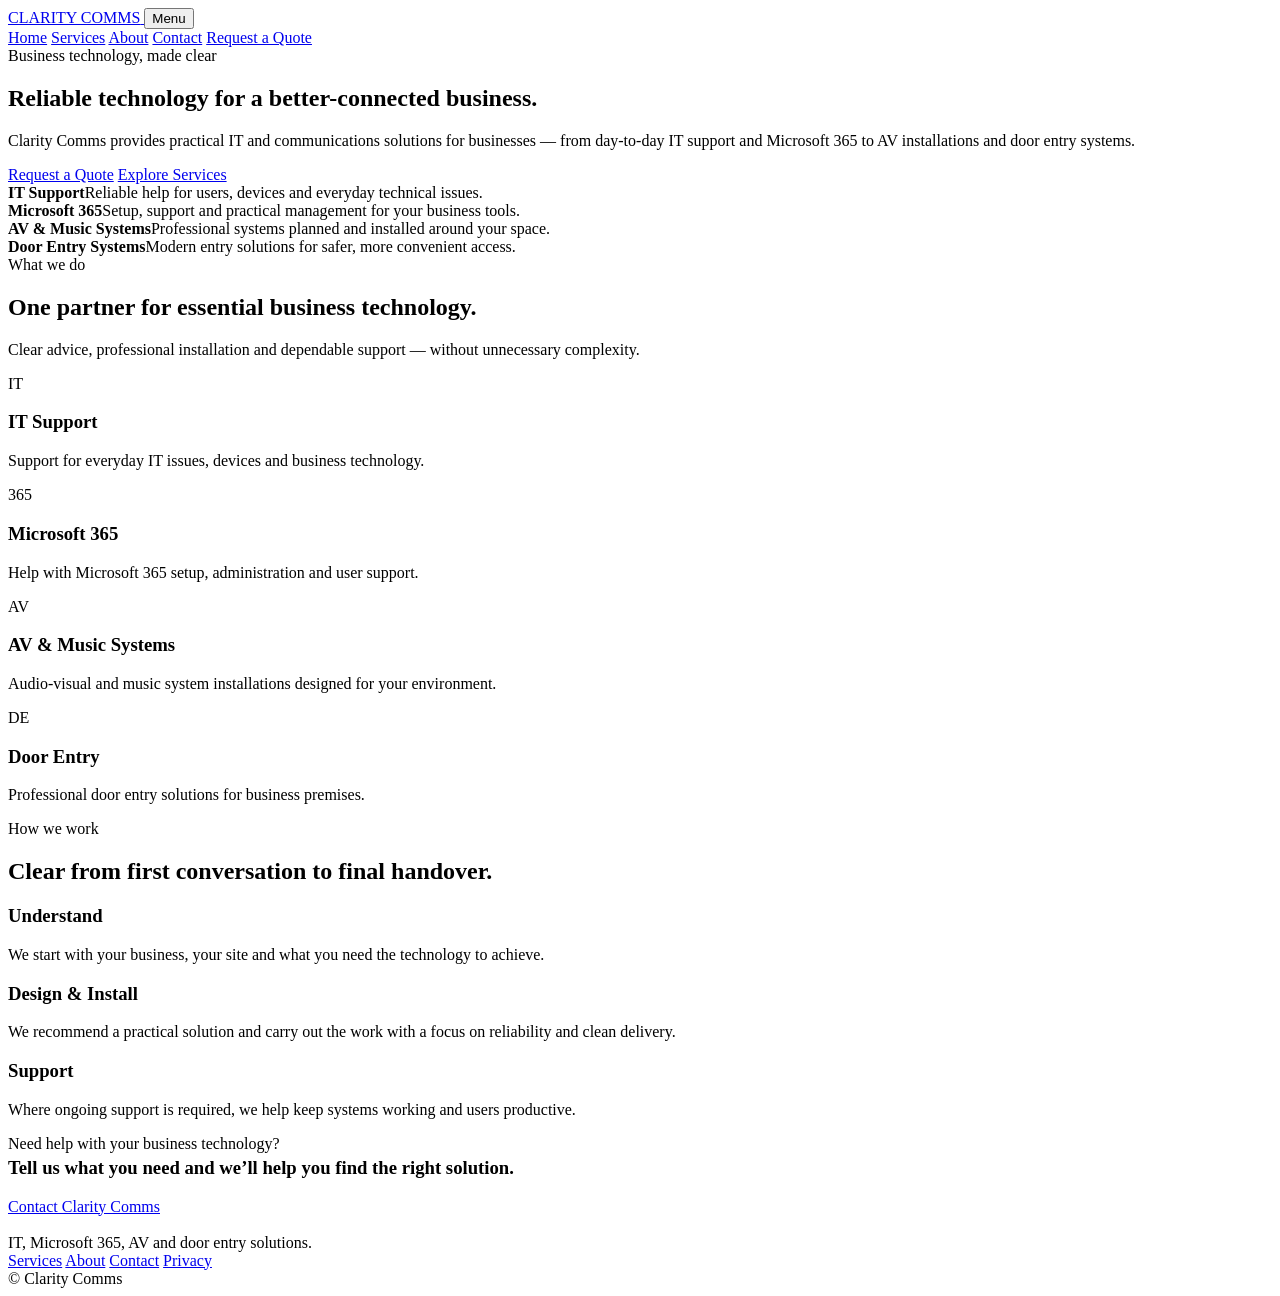
==== index.html @ f47a27df "Add prepared Clarity Comms website at repository root" ====
<!doctype html>
<html lang="en">
<head>
  <meta charset="utf-8">
  <meta name="viewport" content="width=device-width,initial-scale=1">
  <title>Clarity Comms | Business IT & Communications</title>
  <meta name="description" content="Clarity Comms provides IT support, Microsoft 365 support, AV and music system installations, and door entry systems for businesses.">
  <meta name="theme-color" content="#0b1018">
  <link rel="stylesheet" href="assets/style.css">
  <script defer src="assets/main.js"></script>
</head>
<body>

<header class="topbar">
  <div class="container nav">
    <a class="brand" href="index.html" aria-label="Clarity Comms home">
      <img src="assets/clarity-comms-logo.png" alt="" onerror="this.style.display='none'">
      <span class="brand-text">CLARITY COMMS</span>
    </a>
    <button class="menu-btn" aria-expanded="false" aria-label="Open menu">Menu</button>
    <nav class="nav-links">
      <a href="index.html">Home</a>
      <a href="services.html">Services</a>
      <a href="about.html">About</a>
      <a href="contact.html">Contact</a>
      <a class="btn btn-primary" href="contact.html">Request a Quote</a>
    </nav>
  </div>
</header>


<main>
  <section class="hero">
    <div class="container hero-grid">
      <div>
        <div class="eyebrow">Business technology, made clear</div>
        <h1>Reliable technology for a better-connected business.</h1>
        <p class="lead">Clarity Comms provides practical IT and communications solutions for businesses — from day-to-day IT support and Microsoft 365 to AV installations and door entry systems.</p>
        <div class="actions">
          <a class="btn btn-primary" href="contact.html">Request a Quote</a>
          <a class="btn btn-secondary" href="services.html">Explore Services</a>
        </div>
      </div>
      <aside class="hero-card" aria-label="Clarity Comms service overview">
        <div class="stat"><strong>IT Support</strong><span>Reliable help for users, devices and everyday technical issues.</span></div>
        <div class="stat"><strong>Microsoft 365</strong><span>Setup, support and practical management for your business tools.</span></div>
        <div class="stat"><strong>AV & Music Systems</strong><span>Professional systems planned and installed around your space.</span></div>
        <div class="stat"><strong>Door Entry Systems</strong><span>Modern entry solutions for safer, more convenient access.</span></div>
      </aside>
    </div>
  </section>

  <section class="section section-soft">
    <div class="container">
      <div class="section-head">
        <div>
          <div class="eyebrow">What we do</div>
          <h2>One partner for essential business technology.</h2>
        </div>
        <p>Clear advice, professional installation and dependable support — without unnecessary complexity.</p>
      </div>
      <div class="grid grid-4">
        <article class="card"><div class="icon">IT</div><h3>IT Support</h3><p>Support for everyday IT issues, devices and business technology.</p></article>
        <article class="card"><div class="icon">365</div><h3>Microsoft 365</h3><p>Help with Microsoft 365 setup, administration and user support.</p></article>
        <article class="card"><div class="icon">AV</div><h3>AV & Music Systems</h3><p>Audio-visual and music system installations designed for your environment.</p></article>
        <article class="card"><div class="icon">DE</div><h3>Door Entry</h3><p>Professional door entry solutions for business premises.</p></article>
      </div>
    </div>
  </section>

  <section class="section">
    <div class="container">
      <div class="section-head">
        <div><div class="eyebrow">How we work</div><h2>Clear from first conversation to final handover.</h2></div>
      </div>
      <div class="grid grid-3 steps">
        <article class="card step"><h3>Understand</h3><p>We start with your business, your site and what you need the technology to achieve.</p></article>
        <article class="card step"><h3>Design & Install</h3><p>We recommend a practical solution and carry out the work with a focus on reliability and clean delivery.</p></article>
        <article class="card step"><h3>Support</h3><p>Where ongoing support is required, we help keep systems working and users productive.</p></article>
      </div>
    </div>
  </section>

  <section class="section">
    <div class="container band">
      <div><div class="kicker">Need help with your business technology?</div><h3 style="margin-top:4px">Tell us what you need and we’ll help you find the right solution.</h3></div>
      <a class="btn btn-primary" href="contact.html">Contact Clarity Comms</a>
    </div>
  </section>
</main>


<footer>
  <div class="container footer-grid">
    <div>
      <strong style="color:#fff">Clarity Comms</strong><br>
      <span class="small">IT, Microsoft 365, AV and door entry solutions.</span>
    </div>
    <div class="footer-links">
      <a href="services.html">Services</a>
      <a href="about.html">About</a>
      <a href="contact.html">Contact</a>
      <a href="privacy.html">Privacy</a>
    </div>
    <div>© <span data-year></span> Clarity Comms</div>
  </div>
</footer>

</body>
</html>
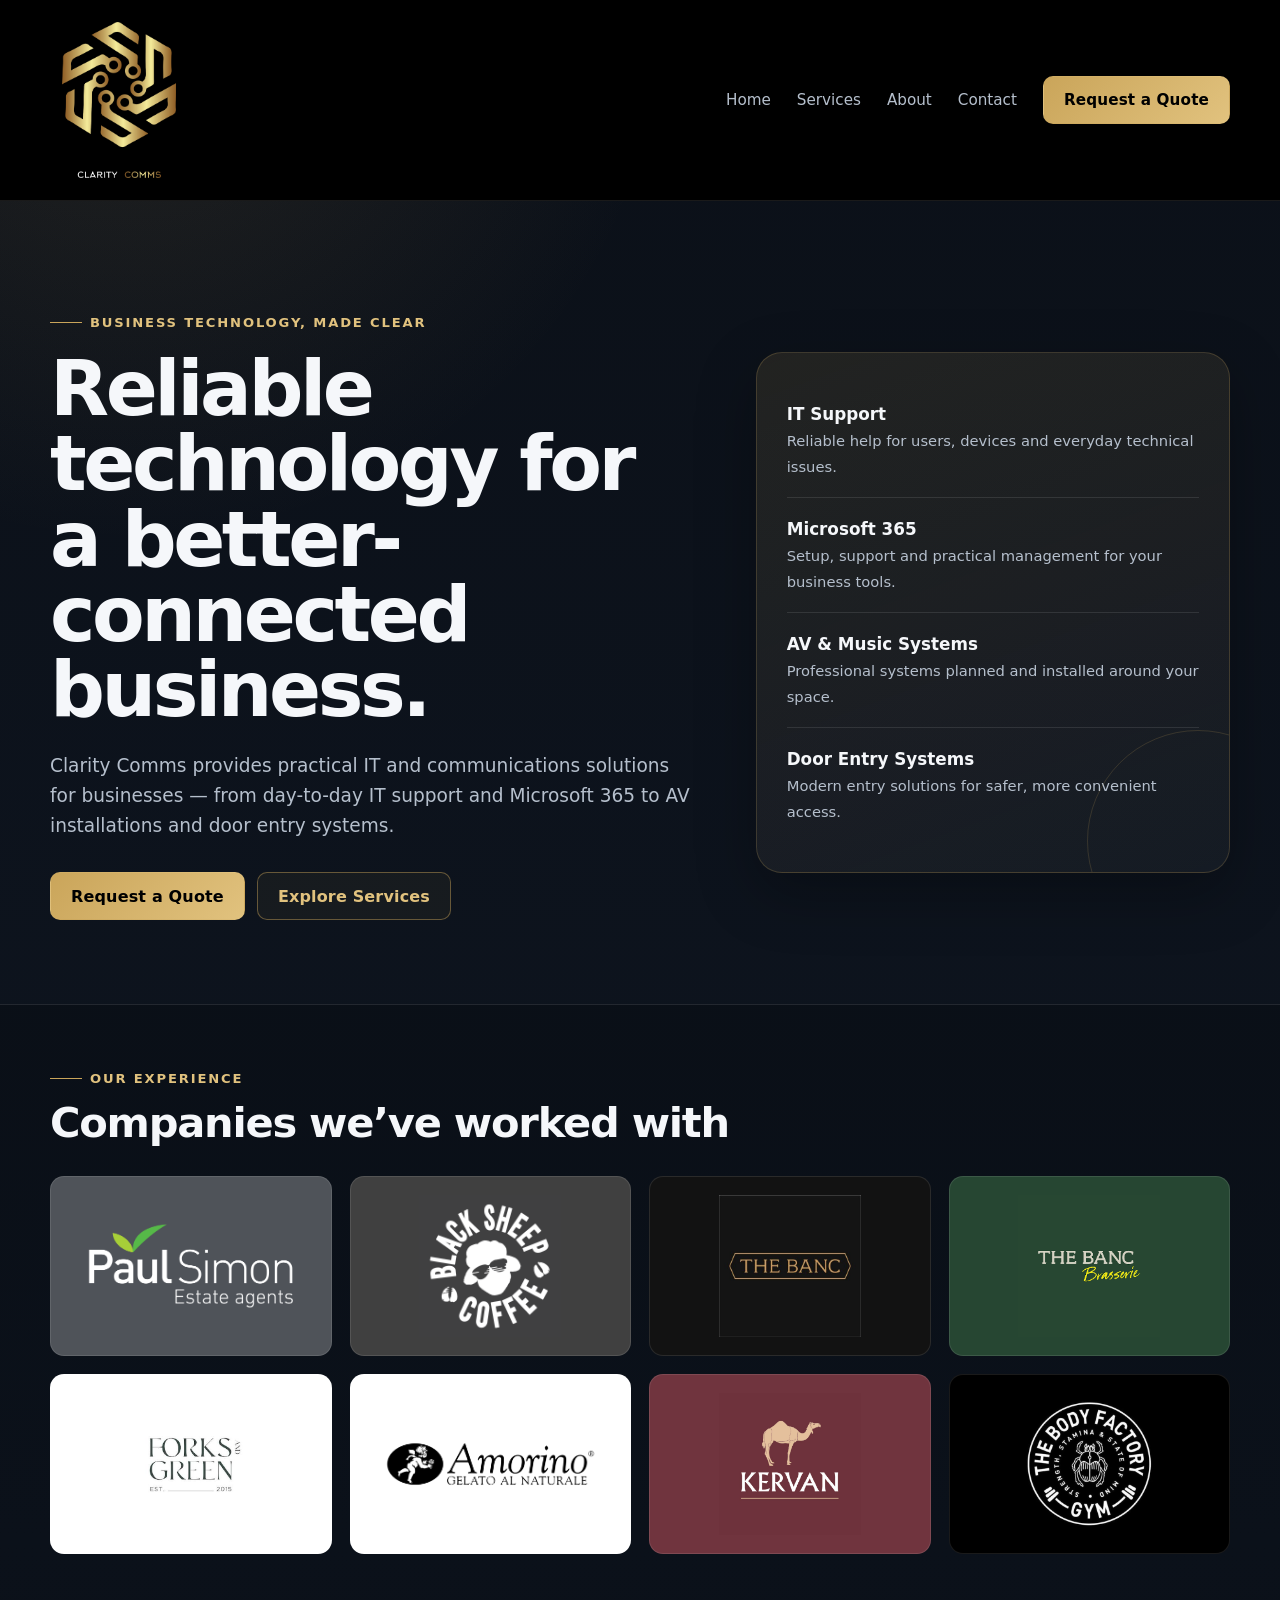
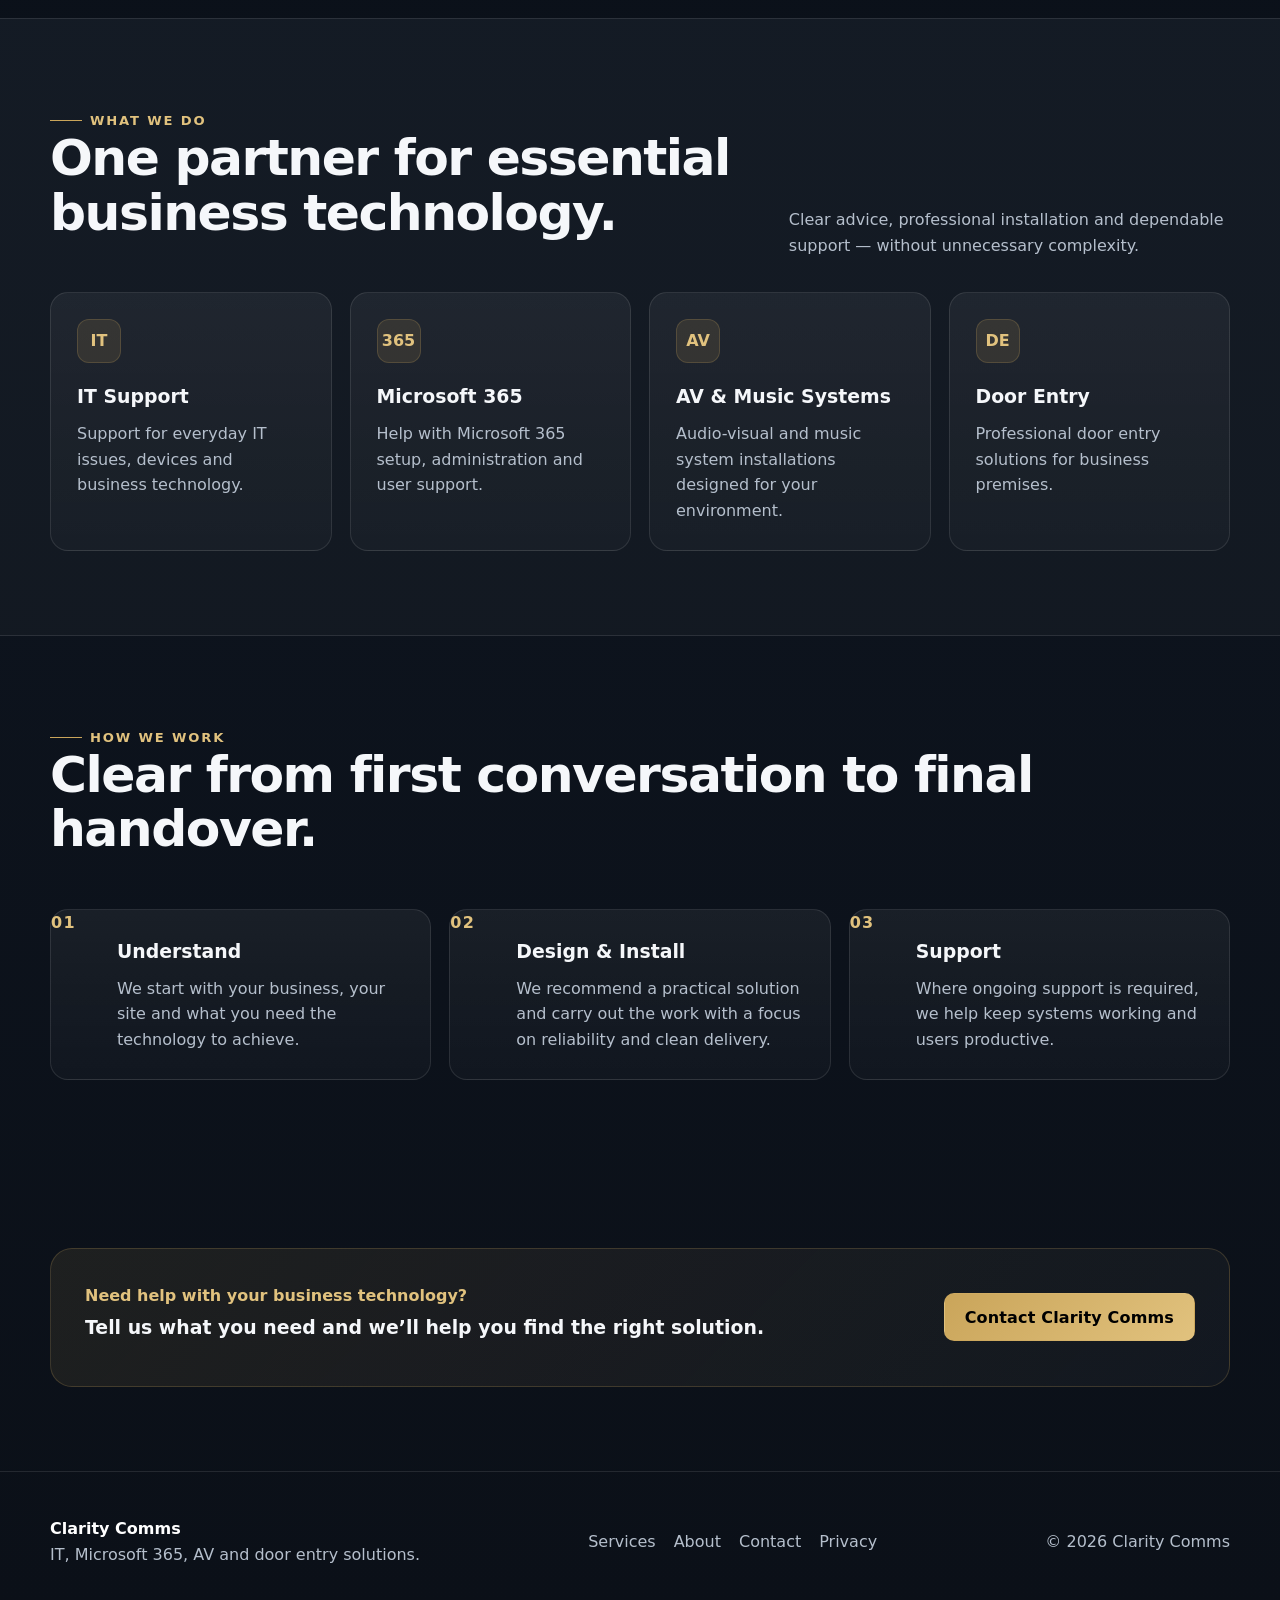
==== commit b1010e5b: "Show companies we have worked with on homepage" ====
--- a/index.html
+++ b/index.html
@@ -50,6 +50,22 @@
     </div>
   </section>
 
+  <section class="clients-section" aria-labelledby="clients-heading">
+    <div class="container">
+      <div class="eyebrow">Our experience</div>
+      <h2 id="clients-heading">Companies we’ve worked with</h2>
+      <ul class="client-logos" aria-label="Companies we have worked with">
+        <li><div class="client-logo client-logo-paul"><img src="assets/paul-simon.png" alt="Paul Simon Estate Agents" loading="lazy"></div></li>
+        <li><div class="client-logo client-logo-sheep"><img src="assets/black-sheep-coffee.png" alt="Black Sheep Coffee" loading="lazy"></div></li>
+        <li><div class="client-logo client-logo-banc"><img src="assets/the-banc.png" alt="The Banc" loading="lazy"></div></li>
+        <li><div class="client-logo client-logo-brasserie"><img src="assets/the-banc-brasserie.png" alt="The Banc Brasserie" loading="lazy"></div></li>
+        <li><div class="client-logo client-logo-light"><img src="assets/forks-and-green.png" alt="Forks and Green" loading="lazy"></div></li>
+        <li><div class="client-logo client-logo-light"><img src="assets/amorino-gelato.png" alt="Amorino Gelato" loading="lazy"></div></li>
+        <li><div class="client-logo client-logo-kervan"><img src="assets/kervan.png" alt="Kervan" loading="lazy"></div></li>
+        <li><div class="client-logo client-logo-gym"><img src="assets/the-body-factory-gym.png" alt="The Body Factory Gym" loading="lazy"></div></li>
+      </ul>
+    </div>
+  </section>
   <section class="section section-soft">
     <div class="container">
       <div class="section-head">
--- a/assets/style.css
+++ b/assets/style.css
@@ -0,0 +1,162 @@
+:root{
+  --bg:#0b1018;
+  --bg-soft:#121a26;
+  --panel:#151f2e;
+  --text:#f5f7fa;
+  --muted:#b5bfcc;
+  --gold:#caa55a;
+  --gold-2:#e1c27e;
+  --line:rgba(255,255,255,.10);
+  --shadow:0 20px 60px rgba(0,0,0,.28);
+  --max:1180px;
+}
+*{box-sizing:border-box}
+html{scroll-behavior:smooth}
+body{
+  margin:0;
+  font-family:Inter,ui-sans-serif,system-ui,-apple-system,BlinkMacSystemFont,"Segoe UI",sans-serif;
+  color:var(--text);
+  background:
+    radial-gradient(circle at 10% 0%, rgba(202,165,90,.12), transparent 34rem),
+    linear-gradient(180deg,#0b1018 0%,#0e1520 48%,#0b1018 100%);
+  line-height:1.6;
+}
+a{color:inherit;text-decoration:none}
+img{max-width:100%;display:block}
+.container{width:min(calc(100% - 36px),var(--max));margin:auto}
+.topbar{
+  position:sticky;top:0;z-index:20;
+  
+  background:#000;
+  border-bottom:1px solid var(--line)
+}
+.nav{height:200px;display:flex;align-items:center;justify-content:space-between;gap:24px}
+.brand{display:flex;align-items:center;gap:14px;min-width:0}
+.brand img{height:180px;width:auto;object-fit:contain;flex:0 0 auto}
+.brand-text{display:none}
+.nav-links{display:flex;gap:26px;align-items:center}
+.nav-links a{color:var(--muted);font-size:.95rem}
+.nav-links a:hover,.nav-links a[aria-current="page"]{color:var(--text)}
+.menu-btn{display:none;border:1px solid var(--line);background:transparent;color:var(--text);border-radius:10px;padding:9px 11px}
+.btn{
+  display:inline-flex;align-items:center;justify-content:center;
+  min-height:48px;padding:0 20px;border-radius:10px;
+  font-weight:750;letter-spacing:.01em;
+  border:1px solid transparent;transition:.2s ease
+}
+.btn-primary{background:linear-gradient(135deg,var(--gold),var(--gold-2));color:#000}
+.nav-links a.btn-primary,.nav-links a.btn-primary:hover,.nav-links a.btn-primary[aria-current="page"]{color:#000}
+.btn-primary:hover{transform:translateY(-1px);box-shadow:0 12px 26px rgba(202,165,90,.22)}
+.btn-secondary{border-color:rgba(202,165,90,.45);color:var(--gold-2);background:rgba(202,165,90,.05)}
+.hero{padding:104px 0 84px;overflow:hidden}
+.hero-grid{display:grid;grid-template-columns:1.15fr .85fr;gap:64px;align-items:center}
+.eyebrow{display:inline-flex;gap:8px;align-items:center;color:var(--gold-2);font-weight:750;font-size:.82rem;letter-spacing:.14em;text-transform:uppercase}
+.eyebrow:before{content:"";width:32px;height:1px;background:var(--gold)}
+h1{font-size:clamp(2.8rem,6vw,5.25rem);line-height:.98;letter-spacing:-.045em;margin:18px 0 24px;max-width:820px}
+h2{font-size:clamp(2rem,4vw,3.15rem);line-height:1.08;letter-spacing:-.03em;margin:0 0 18px}
+h3{font-size:1.18rem;margin:0 0 10px}
+.lead{font-size:1.16rem;color:var(--muted);max-width:700px}
+.actions{display:flex;gap:12px;flex-wrap:wrap;margin-top:32px}
+.hero-card{
+  border:1px solid rgba(202,165,90,.22);border-radius:26px;padding:30px;
+  background:linear-gradient(160deg,rgba(202,165,90,.12),rgba(255,255,255,.035));
+  box-shadow:var(--shadow);position:relative;overflow:hidden
+}
+.hero-card:after{content:"";position:absolute;right:-80px;bottom:-80px;width:220px;height:220px;border:1px solid rgba(202,165,90,.18);border-radius:50%}
+.hero-card .stat{padding:18px 0;border-bottom:1px solid var(--line)}
+.hero-card .stat:last-child{border-bottom:0}
+.hero-card strong{display:block;font-size:1.05rem}
+.hero-card span{color:var(--muted);font-size:.92rem}
+.section{padding:84px 0}
+.section-soft{background:rgba(255,255,255,.025);border-top:1px solid var(--line);border-bottom:1px solid var(--line)}
+.section-head{display:flex;justify-content:space-between;align-items:end;gap:34px;margin-bottom:34px}
+.section-head p{max-width:640px;color:var(--muted);margin:0}
+.grid{display:grid;gap:18px}
+.grid-2{grid-template-columns:repeat(2,1fr)}
+.grid-3{grid-template-columns:repeat(3,1fr)}
+.grid-4{grid-template-columns:repeat(4,1fr)}
+.card{
+  background:linear-gradient(180deg,rgba(255,255,255,.055),rgba(255,255,255,.025));
+  border:1px solid var(--line);border-radius:18px;padding:26px;min-height:100%;
+  transition:.2s ease
+}
+.card:hover{transform:translateY(-3px);border-color:rgba(202,165,90,.28)}
+.icon{
+  width:44px;height:44px;border-radius:12px;display:grid;place-items:center;
+  background:rgba(202,165,90,.13);border:1px solid rgba(202,165,90,.22);
+  color:var(--gold-2);font-weight:900;margin-bottom:18px
+}
+.card p{color:var(--muted);margin:0}
+.steps{counter-reset:step}
+.step{position:relative;padding-left:66px}
+.step:before{
+  counter-increment:step;content:"0" counter(step);
+  position:absolute;left:0;top:0;color:var(--gold-2);font-weight:900;letter-spacing:.08em
+}
+.band{
+  padding:34px;border:1px solid rgba(202,165,90,.22);border-radius:22px;
+  background:linear-gradient(135deg,rgba(202,165,90,.10),rgba(255,255,255,.03));
+  display:flex;align-items:center;justify-content:space-between;gap:28px
+}
+.band p{margin:4px 0 0;color:var(--muted)}
+.page-hero{padding:80px 0 54px}
+.page-hero h1{font-size:clamp(2.6rem,5vw,4.6rem);margin-bottom:18px}
+.prose{max-width:760px;color:var(--muted)}
+.prose h2,.prose h3{color:var(--text)}
+.prose p{margin:0 0 18px}
+.service-row{
+  display:grid;grid-template-columns:.72fr 1.28fr;gap:54px;
+  padding:42px 0;border-bottom:1px solid var(--line)
+}
+.service-row:last-child{border-bottom:0}
+.service-row ul{padding-left:20px;color:var(--muted)}
+.contact-grid{display:grid;grid-template-columns:.8fr 1.2fr;gap:40px}
+form{display:grid;gap:15px}
+label{display:grid;gap:7px;font-size:.9rem;color:var(--muted)}
+input,textarea,select{
+  width:100%;border:1px solid var(--line);background:#0f1722;color:var(--text);
+  border-radius:10px;padding:13px 14px;font:inherit;outline:none
+}
+input:focus,textarea:focus,select:focus{border-color:rgba(202,165,90,.55)}
+textarea{min-height:150px;resize:vertical}
+small,.small{color:var(--muted)}
+.notice{padding:16px 18px;border:1px solid var(--line);border-radius:12px;background:rgba(255,255,255,.03)}
+footer{padding:44px 0;border-top:1px solid var(--line);color:var(--muted)}
+.footer-grid{display:flex;justify-content:space-between;gap:24px;align-items:center}
+.footer-links{display:flex;gap:18px;flex-wrap:wrap}
+.kicker{color:var(--gold-2);font-weight:800}
+@media (max-width:900px){
+  .nav{height:164px}
+  .brand img{height:144px}
+  .hero-grid,.contact-grid,.service-row{grid-template-columns:1fr}
+  .grid-4,.grid-3{grid-template-columns:repeat(2,1fr)}
+  .nav-links{
+    display:none;position:absolute;left:18px;right:18px;top:calc(100% - 1px);
+    background:#000;border:1px solid var(--line);border-radius:14px;padding:16px;
+    flex-direction:column;align-items:stretch
+  }
+  .nav-links.open{display:flex}
+  .menu-btn{display:block}
+}
+@media (max-width:620px){
+  .grid-2,.grid-3,.grid-4{grid-template-columns:1fr}
+  .section{padding:64px 0}
+  .hero{padding:74px 0 64px}
+  .section-head,.band,.footer-grid{align-items:flex-start;flex-direction:column}
+  h1{font-size:2.75rem}
+}
+.clients-section{padding:56px 0 64px;border-top:1px solid var(--line);background:rgba(0,0,0,.2)}
+.clients-section h2{font-size:clamp(1.8rem,3.5vw,2.6rem);margin:12px 0 30px}
+.client-logos{display:grid;grid-template-columns:repeat(4,minmax(0,1fr));gap:18px;list-style:none;margin:0;padding:0}
+.client-logo{height:180px;display:flex;align-items:center;justify-content:center;border:1px solid var(--line);border-radius:14px;overflow:hidden;padding:18px}
+.client-logo img{width:100%;height:100%;object-fit:contain}
+.client-logo-paul{background:#4f5359}
+.client-logo-sheep{background:#404040}
+.client-logo-banc{background:#121212}
+.client-logo-brasserie{background:#264632}
+.client-logo-light{background:#fff}
+@media(max-width:620px){.client-logos{grid-template-columns:repeat(2,minmax(0,1fr));gap:12px}.client-logo{height:140px;padding:10px}.clients-section{padding:40px 0 48px}}
+
+.client-logo-kervan{background:#70343e}
+.client-logo-gym{background:#000}
+@media(min-width:621px) and (max-width:900px){.client-logos{grid-template-columns:repeat(2,minmax(0,1fr))}}
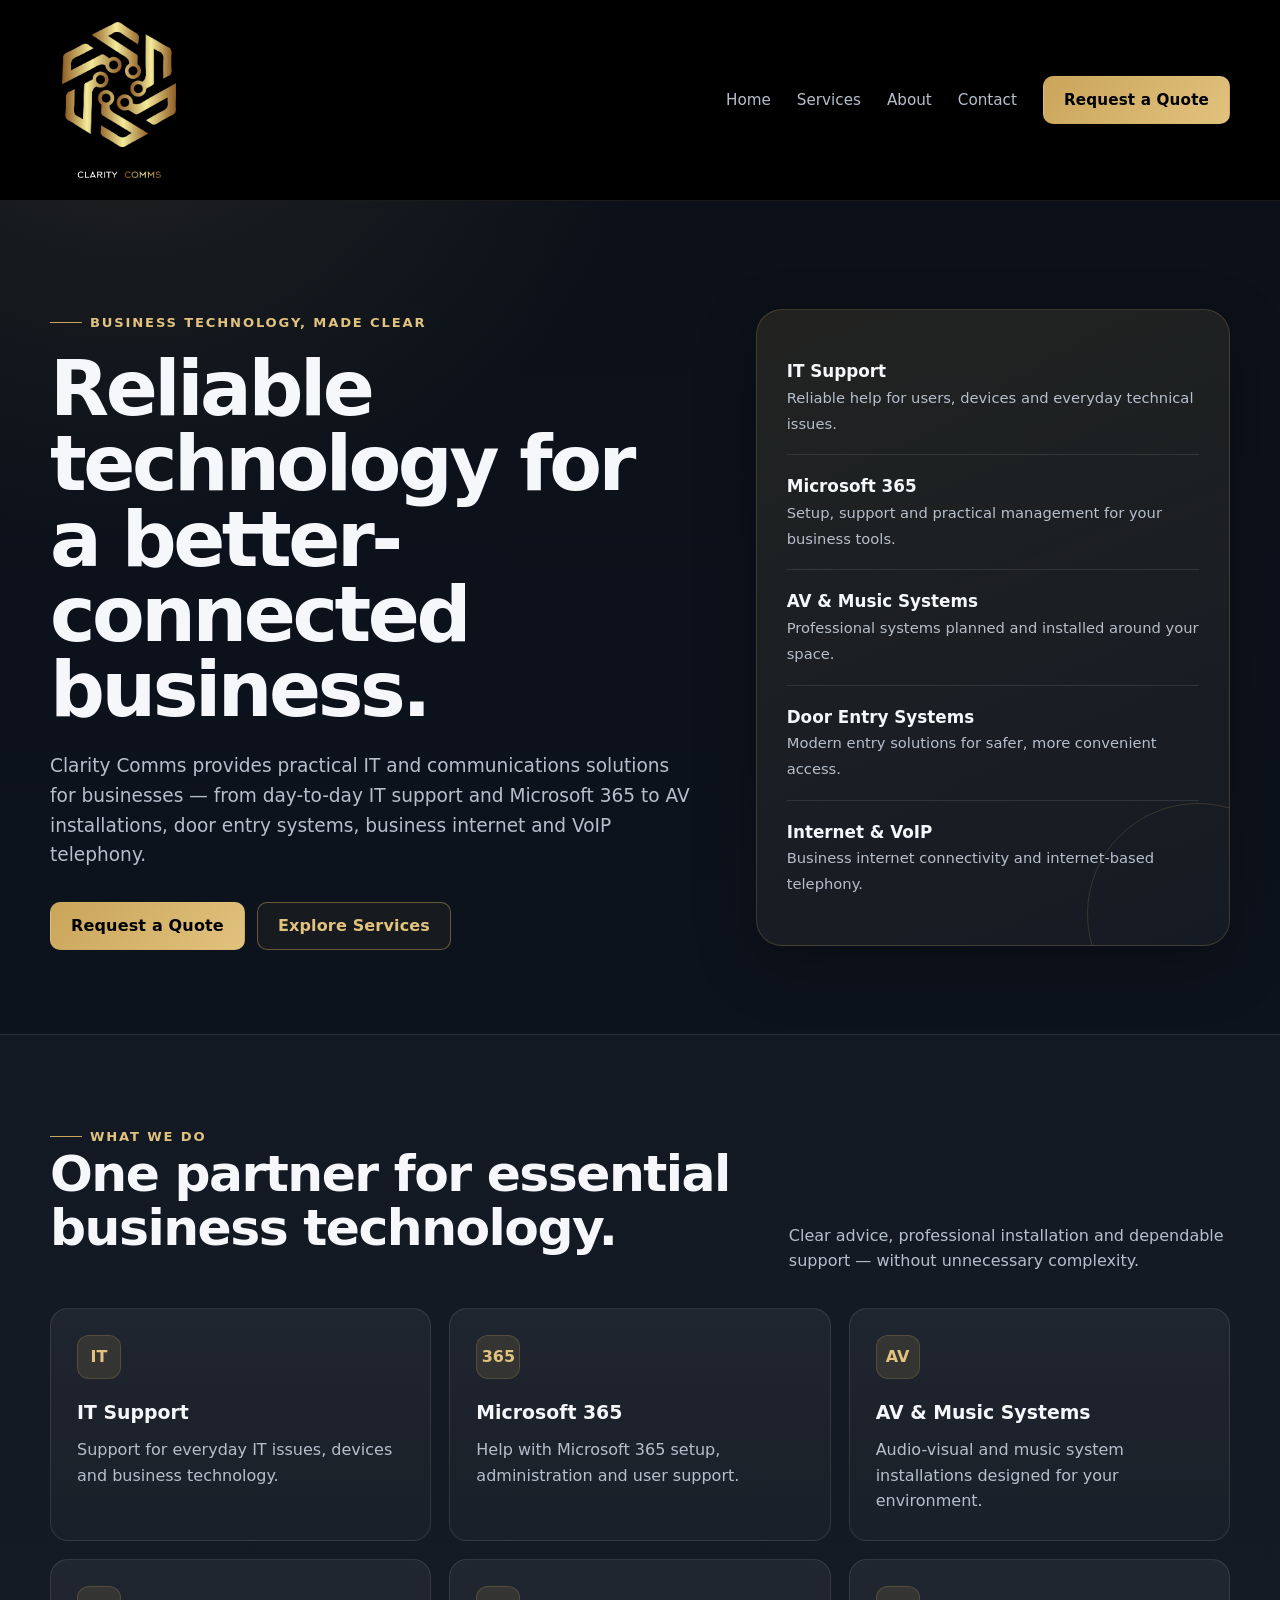
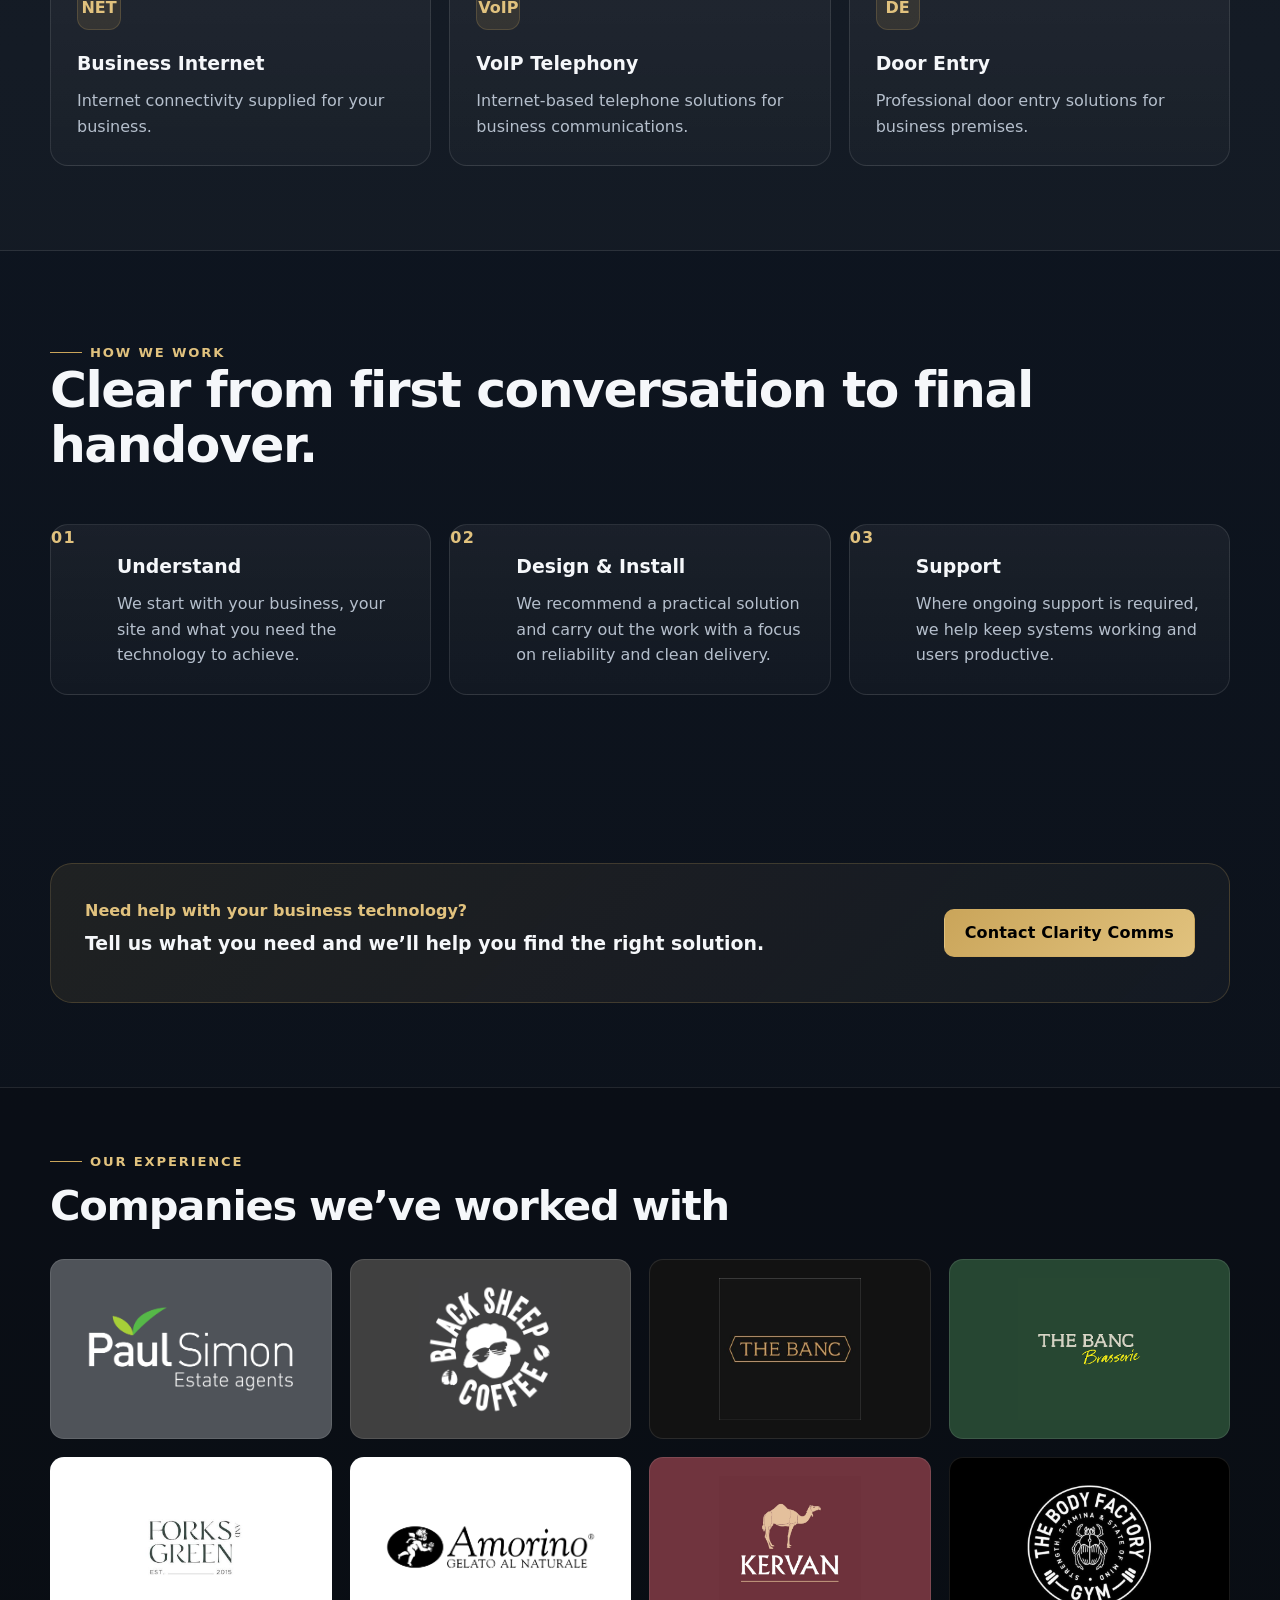
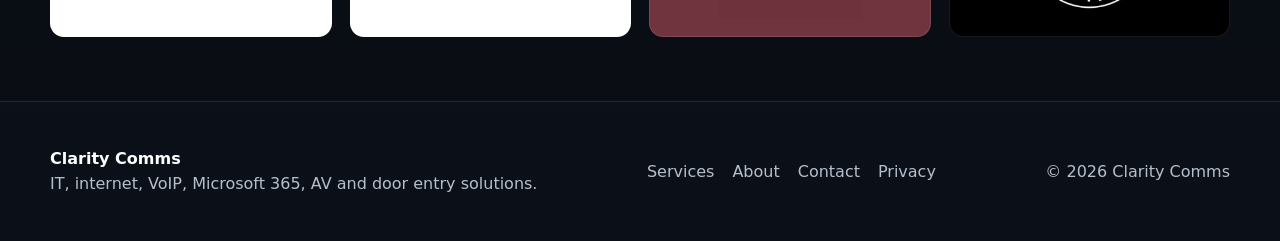
==== commit b0df8f55: "Add internet and VoIP; move client logos to bottom" ====
--- a/index.html
+++ b/index.html
@@ -4,7 +4,7 @@
   <meta charset="utf-8">
   <meta name="viewport" content="width=device-width,initial-scale=1">
   <title>Clarity Comms | Business IT & Communications</title>
-  <meta name="description" content="Clarity Comms provides IT support, Microsoft 365 support, AV and music system installations, and door entry systems for businesses.">
+  <meta name="description" content="Clarity Comms provides IT support, Microsoft 365 support, AV and music system installations, door entry systems, business internet and VoIP telephony.">
   <meta name="theme-color" content="#0b1018">
   <link rel="stylesheet" href="assets/style.css">
   <script defer src="assets/main.js"></script>
@@ -35,7 +35,7 @@
       <div>
         <div class="eyebrow">Business technology, made clear</div>
         <h1>Reliable technology for a better-connected business.</h1>
-        <p class="lead">Clarity Comms provides practical IT and communications solutions for businesses — from day-to-day IT support and Microsoft 365 to AV installations and door entry systems.</p>
+        <p class="lead">Clarity Comms provides practical IT and communications solutions for businesses — from day-to-day IT support and Microsoft 365 to AV installations, door entry systems, business internet and VoIP telephony.</p>
         <div class="actions">
           <a class="btn btn-primary" href="contact.html">Request a Quote</a>
           <a class="btn btn-secondary" href="services.html">Explore Services</a>
@@ -46,27 +46,12 @@
         <div class="stat"><strong>Microsoft 365</strong><span>Setup, support and practical management for your business tools.</span></div>
         <div class="stat"><strong>AV & Music Systems</strong><span>Professional systems planned and installed around your space.</span></div>
         <div class="stat"><strong>Door Entry Systems</strong><span>Modern entry solutions for safer, more convenient access.</span></div>
+        <div class="stat"><strong>Internet & VoIP</strong><span>Business internet connectivity and internet-based telephony.</span></div>
       </aside>
     </div>
   </section>
 
-  <section class="clients-section" aria-labelledby="clients-heading">
-    <div class="container">
-      <div class="eyebrow">Our experience</div>
-      <h2 id="clients-heading">Companies we’ve worked with</h2>
-      <ul class="client-logos" aria-label="Companies we have worked with">
-        <li><div class="client-logo client-logo-paul"><img src="assets/paul-simon.png" alt="Paul Simon Estate Agents" loading="lazy"></div></li>
-        <li><div class="client-logo client-logo-sheep"><img src="assets/black-sheep-coffee.png" alt="Black Sheep Coffee" loading="lazy"></div></li>
-        <li><div class="client-logo client-logo-banc"><img src="assets/the-banc.png" alt="The Banc" loading="lazy"></div></li>
-        <li><div class="client-logo client-logo-brasserie"><img src="assets/the-banc-brasserie.png" alt="The Banc Brasserie" loading="lazy"></div></li>
-        <li><div class="client-logo client-logo-light"><img src="assets/forks-and-green.png" alt="Forks and Green" loading="lazy"></div></li>
-        <li><div class="client-logo client-logo-light"><img src="assets/amorino-gelato.png" alt="Amorino Gelato" loading="lazy"></div></li>
-        <li><div class="client-logo client-logo-kervan"><img src="assets/kervan.png" alt="Kervan" loading="lazy"></div></li>
-        <li><div class="client-logo client-logo-gym"><img src="assets/the-body-factory-gym.png" alt="The Body Factory Gym" loading="lazy"></div></li>
-      </ul>
-    </div>
-  </section>
-  <section class="section section-soft">
+<section class="section section-soft">
     <div class="container">
       <div class="section-head">
         <div>
@@ -75,10 +60,12 @@
         </div>
         <p>Clear advice, professional installation and dependable support — without unnecessary complexity.</p>
       </div>
-      <div class="grid grid-4">
+      <div class="grid grid-3">
         <article class="card"><div class="icon">IT</div><h3>IT Support</h3><p>Support for everyday IT issues, devices and business technology.</p></article>
         <article class="card"><div class="icon">365</div><h3>Microsoft 365</h3><p>Help with Microsoft 365 setup, administration and user support.</p></article>
         <article class="card"><div class="icon">AV</div><h3>AV & Music Systems</h3><p>Audio-visual and music system installations designed for your environment.</p></article>
+        <article class="card"><div class="icon">NET</div><h3>Business Internet</h3><p>Internet connectivity supplied for your business.</p></article>
+        <article class="card"><div class="icon">VoIP</div><h3>VoIP Telephony</h3><p>Internet-based telephone solutions for business communications.</p></article>
         <article class="card"><div class="icon">DE</div><h3>Door Entry</h3><p>Professional door entry solutions for business premises.</p></article>
       </div>
     </div>
@@ -103,14 +90,30 @@
       <a class="btn btn-primary" href="contact.html">Contact Clarity Comms</a>
     </div>
   </section>
-</main>
+  <section class="clients-section" aria-labelledby="clients-heading">
+    <div class="container">
+      <div class="eyebrow">Our experience</div>
+      <h2 id="clients-heading">Companies we’ve worked with</h2>
+      <ul class="client-logos" aria-label="Companies we have worked with">
+        <li><div class="client-logo client-logo-paul"><img src="assets/paul-simon.png" alt="Paul Simon Estate Agents" loading="lazy"></div></li>
+        <li><div class="client-logo client-logo-sheep"><img src="assets/black-sheep-coffee.png" alt="Black Sheep Coffee" loading="lazy"></div></li>
+        <li><div class="client-logo client-logo-banc"><img src="assets/the-banc.png" alt="The Banc" loading="lazy"></div></li>
+        <li><div class="client-logo client-logo-brasserie"><img src="assets/the-banc-brasserie.png" alt="The Banc Brasserie" loading="lazy"></div></li>
+        <li><div class="client-logo client-logo-light"><img src="assets/forks-and-green.png" alt="Forks and Green" loading="lazy"></div></li>
+        <li><div class="client-logo client-logo-light"><img src="assets/amorino-gelato.png" alt="Amorino Gelato" loading="lazy"></div></li>
+        <li><div class="client-logo client-logo-kervan"><img src="assets/kervan.png" alt="Kervan" loading="lazy"></div></li>
+        <li><div class="client-logo client-logo-gym"><img src="assets/the-body-factory-gym.png" alt="The Body Factory Gym" loading="lazy"></div></li>
+      </ul>
+    </div>
+  </section>
+  </main>
 
 
 <footer>
   <div class="container footer-grid">
     <div>
       <strong style="color:#fff">Clarity Comms</strong><br>
-      <span class="small">IT, Microsoft 365, AV and door entry solutions.</span>
+      <span class="small">IT, internet, VoIP, Microsoft 365, AV and door entry solutions.</span>
     </div>
     <div class="footer-links">
       <a href="services.html">Services</a>
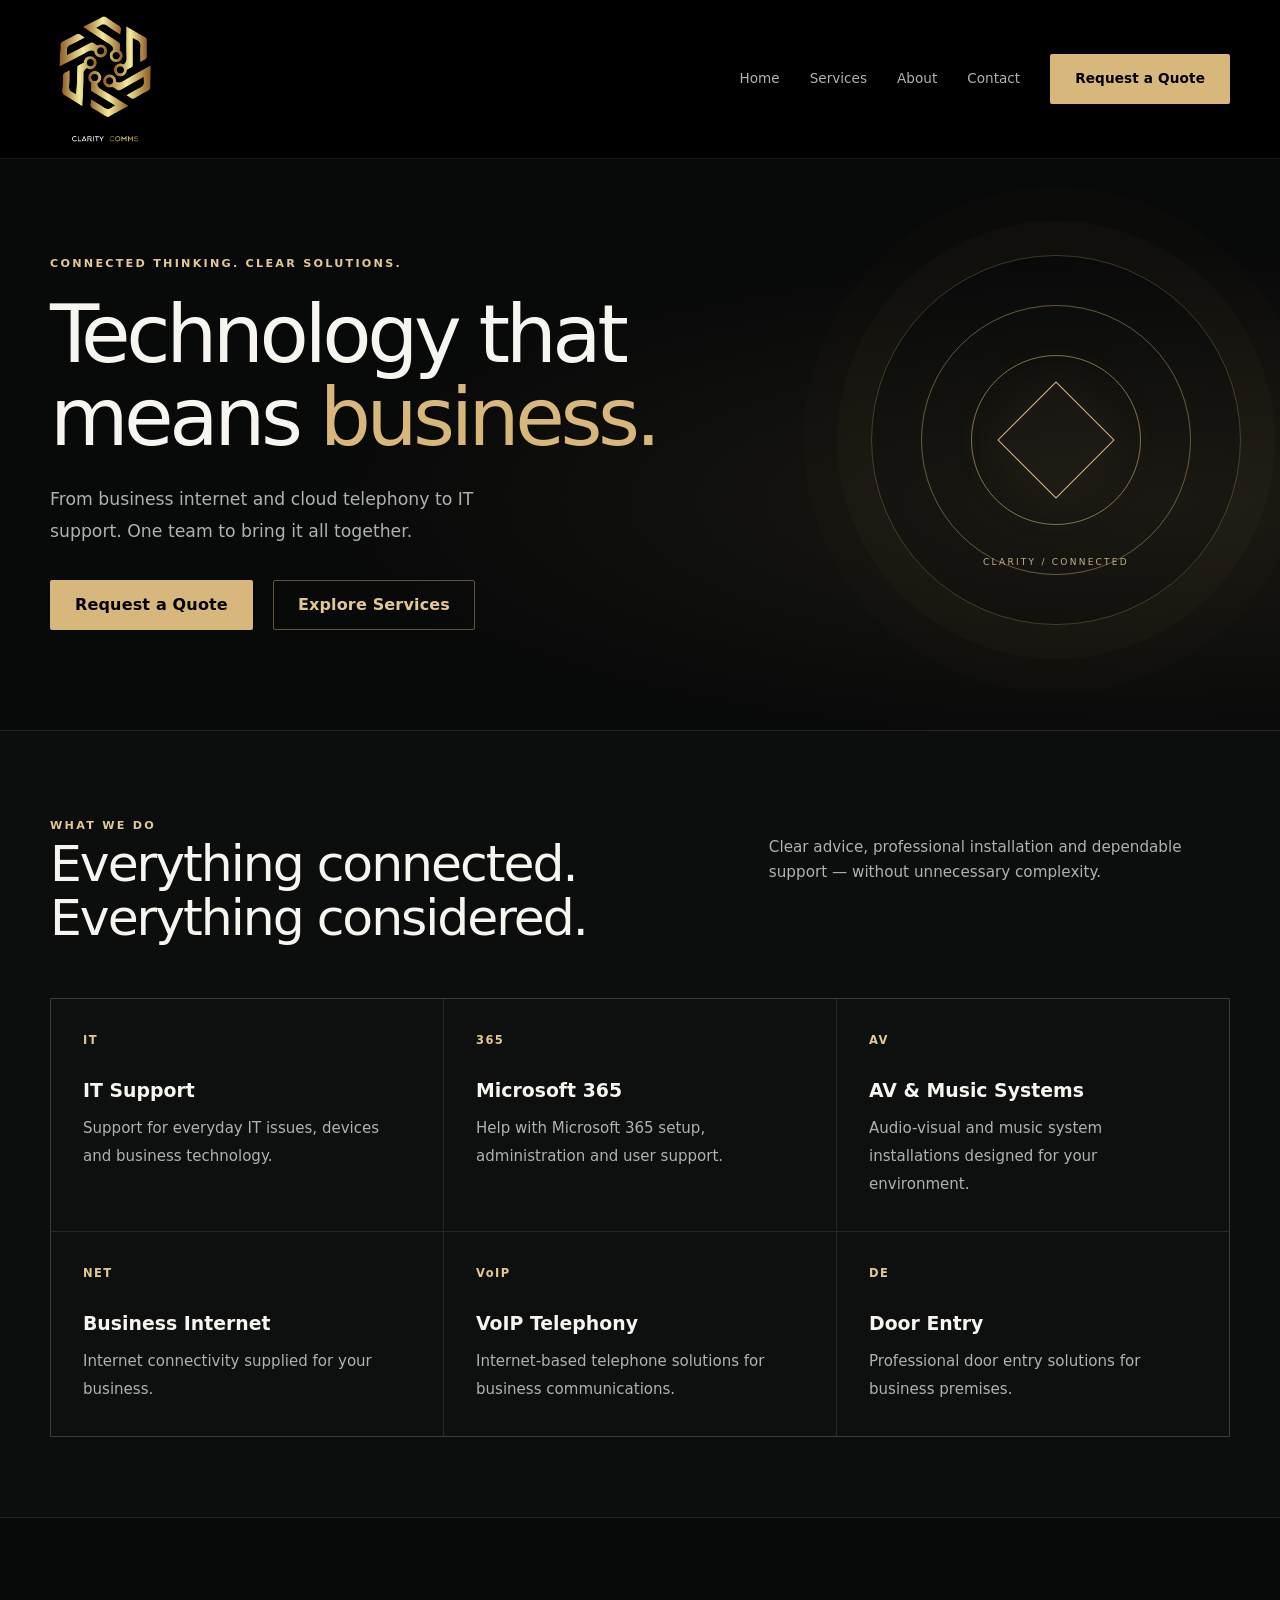
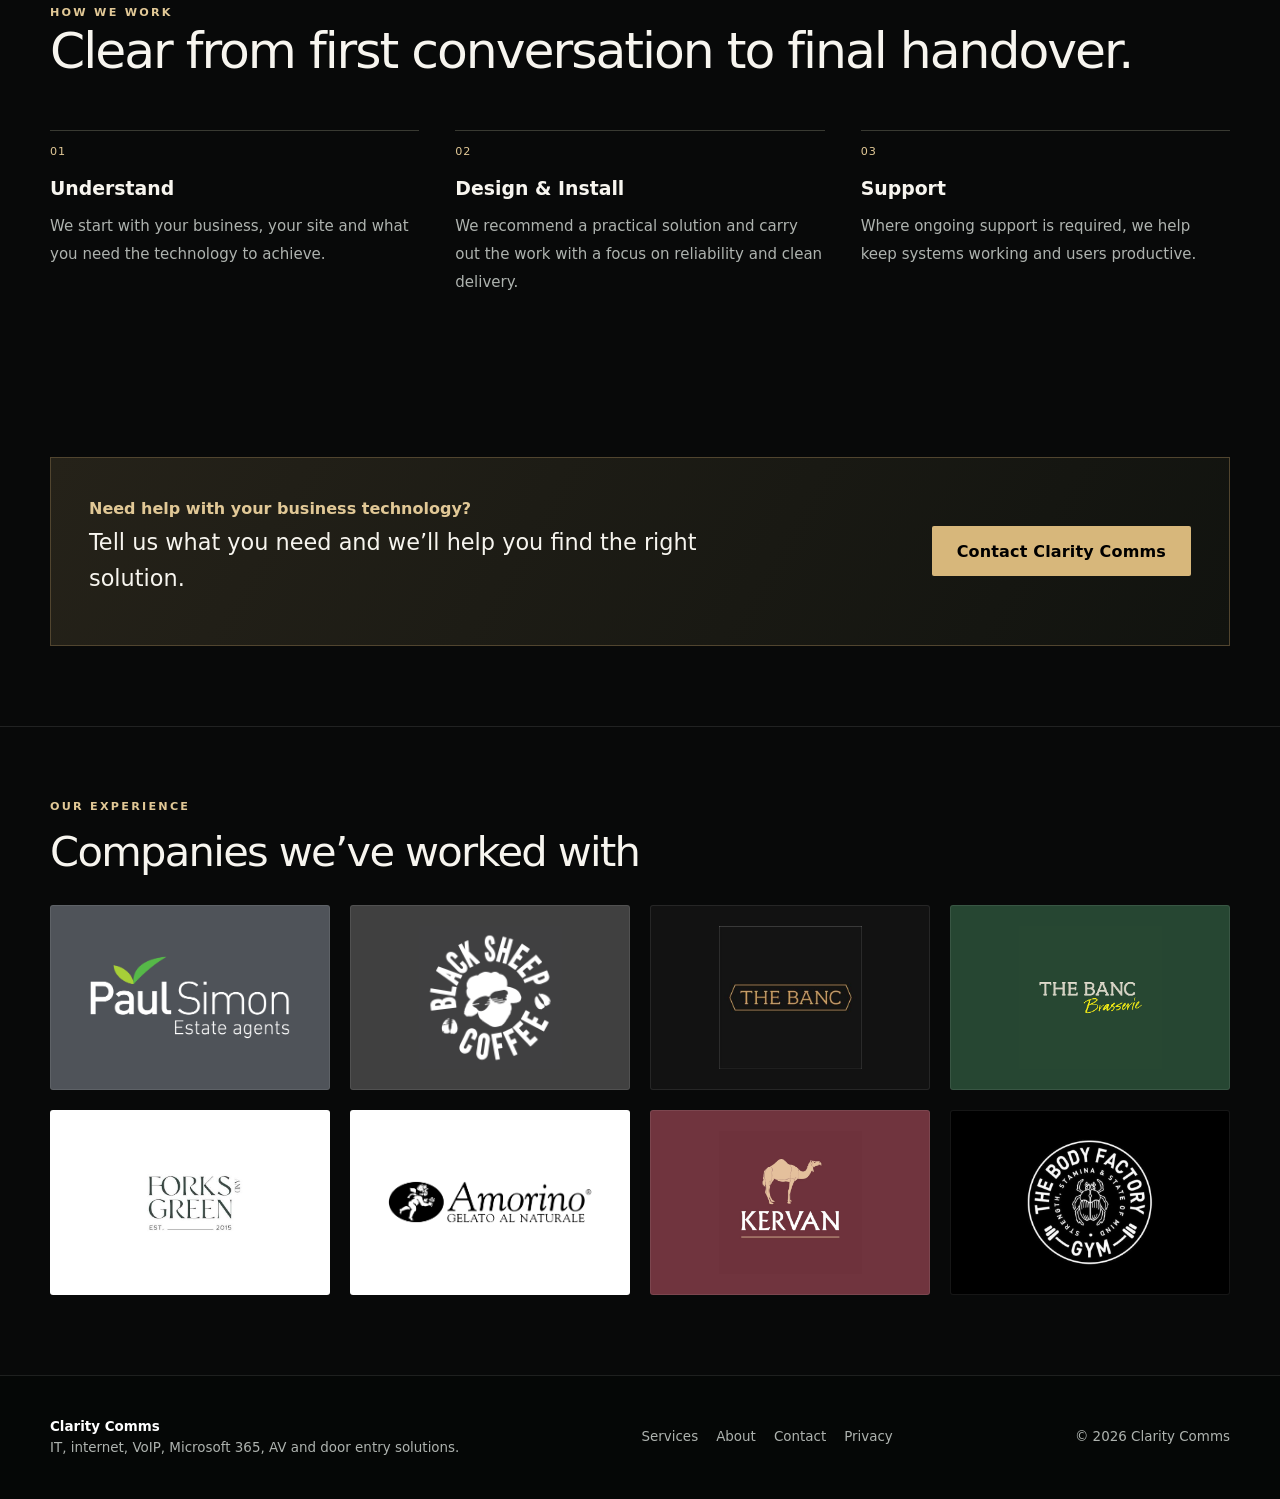
==== commit d41172ee: "Redesign homepage with premium gold hero and retain client logos" ====
--- a/index.html
+++ b/index.html
@@ -33,21 +33,15 @@
   <section class="hero">
     <div class="container hero-grid">
       <div>
-        <div class="eyebrow">Business technology, made clear</div>
-        <h1>Reliable technology for a better-connected business.</h1>
-        <p class="lead">Clarity Comms provides practical IT and communications solutions for businesses — from day-to-day IT support and Microsoft 365 to AV installations, door entry systems, business internet and VoIP telephony.</p>
+        <div class="eyebrow">Connected thinking. Clear solutions.</div>
+        <h1>Technology that<br>means <em>business.</em></h1>
+        <p class="lead">From business internet and cloud telephony to IT support. One team to bring it all together.</p>
         <div class="actions">
           <a class="btn btn-primary" href="contact.html">Request a Quote</a>
           <a class="btn btn-secondary" href="services.html">Explore Services</a>
         </div>
       </div>
-      <aside class="hero-card" aria-label="Clarity Comms service overview">
-        <div class="stat"><strong>IT Support</strong><span>Reliable help for users, devices and everyday technical issues.</span></div>
-        <div class="stat"><strong>Microsoft 365</strong><span>Setup, support and practical management for your business tools.</span></div>
-        <div class="stat"><strong>AV & Music Systems</strong><span>Professional systems planned and installed around your space.</span></div>
-        <div class="stat"><strong>Door Entry Systems</strong><span>Modern entry solutions for safer, more convenient access.</span></div>
-        <div class="stat"><strong>Internet & VoIP</strong><span>Business internet connectivity and internet-based telephony.</span></div>
-      </aside>
+      <div class="connection-art" aria-hidden="true"><div class="orbit orbit-one"></div><div class="orbit orbit-two"></div><div class="orbit orbit-three"></div><div class="connection-core"></div><span class="connection-label">CLARITY / CONNECTED</span></div>
     </div>
   </section>
 
@@ -56,7 +50,7 @@
       <div class="section-head">
         <div>
           <div class="eyebrow">What we do</div>
-          <h2>One partner for essential business technology.</h2>
+          <h2>Everything connected.<br>Everything considered.</h2>
         </div>
         <p>Clear advice, professional installation and dependable support — without unnecessary complexity.</p>
       </div>
--- a/assets/style.css
+++ b/assets/style.css
@@ -160,3 +160,50 @@
 .client-logo-kervan{background:#70343e}
 .client-logo-gym{background:#000}
 @media(min-width:621px) and (max-width:900px){.client-logos{grid-template-columns:repeat(2,minmax(0,1fr))}}
+
+/* Obsidian & Gold */
+:root{--bg:#080909;--bg-soft:#101211;--panel:#121413;--text:#f7f5ef;--muted:#aeb3af;--gold:#d7b77b;--gold-2:#e1c896;--max:1180px}
+body{background:#080909;font-weight:400}
+.container{width:min(calc(100% - 64px),var(--max))}
+.topbar{position:relative}
+.nav{height:158px}
+.brand img{height:144px}
+.nav-links{gap:30px}
+.nav-links a{font-size:.85rem}
+.btn{border-radius:2px;font-weight:600;min-height:50px;padding:0 24px}
+.btn-primary{background:var(--gold)}
+.btn-secondary{background:transparent;border-color:#62543a}
+.hero{padding:90px 0 100px;background:radial-gradient(ellipse at 90% 60%,#37302166,transparent 52%)}
+.hero-grid{grid-template-columns:1.4fr .6fr;gap:20px;position:relative}
+.hero-grid>div:first-child{position:relative;z-index:1}
+h1{font-weight:450;line-height:1.04;font-size:clamp(3.1rem,6.3vw,5.6rem);letter-spacing:-.055em;max-width:850px}
+h1 em{font-style:normal;color:var(--gold)}
+h2{font-weight:450;letter-spacing:-.04em}
+h3{font-weight:550}
+.eyebrow{font-size:.7rem;font-weight:600;letter-spacing:.2em}
+.eyebrow:before{display:none}
+.hero .lead{max-width:490px;font-size:1.08rem;line-height:1.85}
+.actions{gap:20px}
+.connection-art{height:370px;position:relative;isolation:isolate}
+.orbit{position:absolute;border:1px solid #d7b77b45;border-radius:50%;left:50%;top:50%;transform:translate(-50%,-50%)}
+.orbit-one{width:370px;height:370px;box-shadow:0 0 0 34px #d7b77b05,0 0 0 68px #d7b77b03}
+.orbit-two{width:270px;height:270px;border-color:#d7b77b70}
+.orbit-three{width:170px;height:170px;border-color:#d7b77b90}
+.connection-core{width:83px;height:83px;position:absolute;left:50%;top:50%;transform:translate(-50%,-50%) rotate(45deg);border:1px solid var(--gold);background:#d7b77b08;box-shadow:0 0 70px #d7b77b16}
+.connection-label{position:absolute;top:calc(50% + 115px);left:50%;transform:translateX(-50%);white-space:nowrap;font-size:9px;letter-spacing:.25em;color:#c6b18a}
+.section{padding:80px 0}.section-soft{background:#0c0e0d}
+.section-head{align-items:start;gap:60px}.section-head>div{flex:1}.section-head>p{flex:.7;font-size:.95rem;padding-top:24px}
+.grid{gap:1px;background:var(--line);border:1px solid var(--line)}
+.card{border:0;border-radius:0;background:#0d100e;padding:32px;transition:background .2s}
+.card:hover{transform:none;background:#141812}
+.icon{width:auto;height:auto;display:block;border:0;border-radius:0;background:transparent;font-size:.72rem;letter-spacing:.12em;font-weight:600;margin-bottom:26px}
+.card p{font-size:.94rem;line-height:1.85}
+.steps{background:none;border:0;gap:36px}.step{padding:42px 0 0;background:none;border-top:1px solid #393a32}.step:hover{background:none}.step:before{top:12px;font-size:.7rem;font-weight:500}
+.band{border-radius:0;padding:38px;background:linear-gradient(120deg,#252219,#11130f);border-color:#51452f}.band h3{max-width:690px;font-size:1.4rem;font-weight:450}.band .btn{flex-shrink:0}
+.clients-section{padding:65px 0 80px;background:#080909}.client-logos{gap:20px}.client-logo{border-radius:3px;height:185px;border-color:#ffffff16;padding:20px}
+input,textarea,select{background:#0a0d0b;border-radius:3px}.notice{border-radius:3px}.menu-btn{border-radius:2px}.page-hero{background:radial-gradient(ellipse at right top,#29241966,transparent 60%)}
+footer{font-size:.84rem;background:#050706;padding:40px 0}.footer-links a:hover{color:var(--gold)}
+a:focus-visible,button:focus-visible,input:focus-visible,textarea:focus-visible,select:focus-visible{outline:2px solid var(--gold);outline-offset:4px}
+@media(max-width:900px){.nav{height:150px}.brand img{height:136px}.hero-grid{grid-template-columns:1fr}.connection-art{position:absolute;right:-190px;top:0;width:350px;opacity:.25;z-index:0}.hero-grid>div:first-child{max-width:680px}.nav-links{border-radius:3px}.section-head{gap:25px}.section-head>p{padding-top:0}}
+@media(max-width:620px){.container{width:calc(100% - 40px)}.nav{height:142px}.brand img{height:130px}.hero{padding:60px 0 70px}h1{font-size:clamp(2.6rem,10vw,3.8rem)}.hero .lead{font-size:1rem}.section{padding:55px 0}.card{padding:27px}.section-head{gap:12px}.band{padding:26px}.band .btn{width:100%}.client-logo{height:140px;padding:12px}.client-logos{gap:12px}.clients-section{padding:45px 0 55px}.steps{gap:28px}.step{padding:42px 0 0}.connection-art{right:-230px}.footer-grid{gap:25px}}
+@media(prefers-reduced-motion:reduce){html{scroll-behavior:auto}*,*:before,*:after{transition:none!important}}
